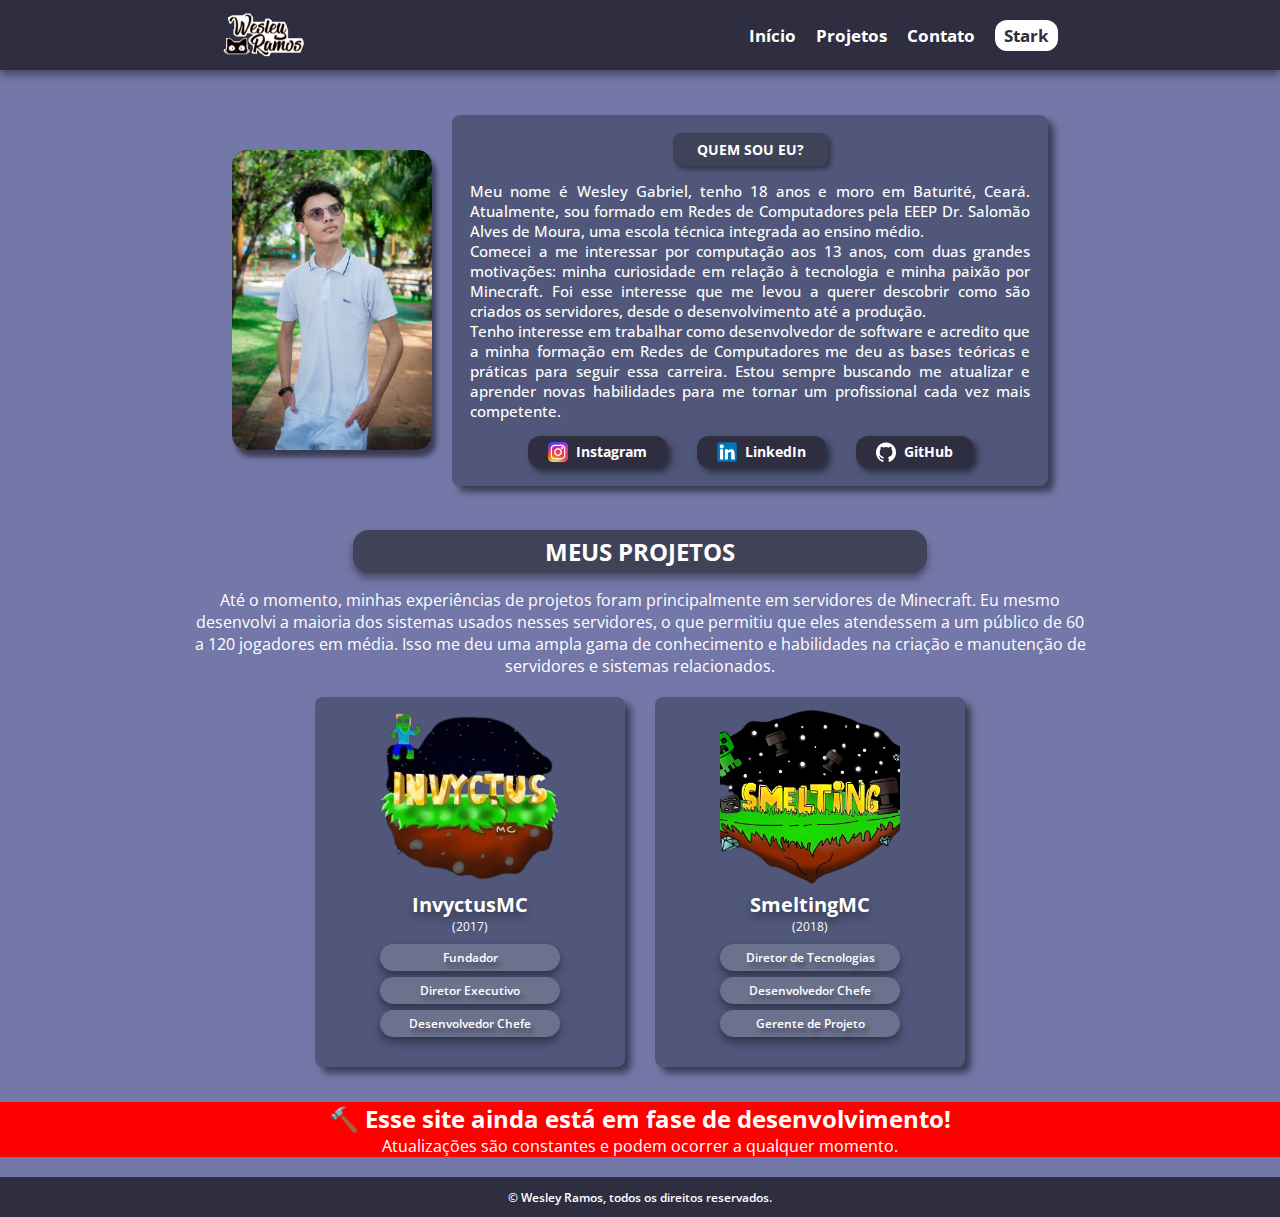
==== index.html @ ef6cf71e "starting project" ====
<!DOCTYPE html>
<html lang="pt-br">

<head>
    <meta charset="UTF-8">
    <meta http-equiv="X-UA-Compatible" content="IE=edge">
    <meta name="viewport" content="width=device-width, initial-scale=1.0">
    <title>Página inicial - Wesley Ramos</title>

    <link rel="stylesheet" href="assets/css/style.css">
    <link rel="shortcut icon" href="assets/images/favicon.ico" type="image/x-icon">
</head>

<body>
    <header>
        <img src="assets/images/logo-500x300.png" alt="Logo oficial de Wesley Ramos">

        <nav>
            <a href="#">Início</a>
            <a href="#">Projetos</a>
            <a href="#">Contato</a>
            <a href="https://stark.wesleyramos.tk/" id="stark">Stark</a>
        </nav>
    </header>

    <main>
        <article class="who-is-wesley">
            <img src="assets/images/wesley-1282x1920.jpg" alt="Foto de Wesley">

            <section>
                <h1>QUEM SOU EU?</h1>

                <p>
                    Meu nome é Wesley Gabriel, tenho 18 anos e moro em Baturité, Ceará. Atualmente, sou formado em Redes
                    de Computadores pela EEEP Dr. Salomão Alves de Moura, uma escola técnica integrada ao ensino médio.
                </p>
                <p>
                    Comecei a me interessar por computação aos 13 anos, com duas grandes motivações: minha curiosidade
                    em relação à tecnologia e minha paixão por Minecraft. Foi esse interesse que me levou a querer
                    descobrir como são criados os servidores, desde o desenvolvimento até a produção.
                </p>
                <p>
                    Tenho interesse em trabalhar como desenvolvedor de software e acredito que a minha formação em Redes
                    de Computadores me deu as bases teóricas e práticas para seguir essa carreira. Estou sempre buscando
                    me atualizar e aprender novas habilidades para me tornar um profissional cada vez mais competente.
                </p>

                <aside>
                    <a href="https://instagram.com/WesleyGames001" target="_blank" rel="external">
                        <img src="assets/images/instagram-300x300.png" alt="Logo de Instagram">
                        <p>Instagram</p>
                    </a>

                    <a href="https://linkedin.com/in/wesley-g-a-ramos/" target="_blank" rel="external">
                        <img src="assets/images/linkedin-300x300.png" alt="Logo de LinkedIn">
                        <p>LinkedIn</p>
                    </a>

                    <a href="https://github.com/WesleyGames001" target="_blank" rel="external">
                        <img src="assets/images/github-300x300.png" alt="Logo de GitHub">
                        <p>GitHub</p>
                    </a>
                </aside>
            </section>
        </article>

        <article class="my-projects">
            <h1>MEUS PROJETOS</h1>
            <p>Até o momento, minhas experiências de projetos foram principalmente em servidores de Minecraft. Eu mesmo
                desenvolvi a maioria dos sistemas usados nesses servidores, o que permitiu que eles atendessem a um
                público de 60 a 120 jogadores em média. Isso me deu uma ampla gama de conhecimento e habilidades na
                criação e manutenção de servidores e sistemas relacionados.</p>

            <section>
                <div>
                    <img src="assets/images/invyctus-300x300.png" alt="Logo de SmeltingMC">

                    <h2>InvyctusMC</h2>
                    <p>(2017)</p>

                    <span>Fundador</span>
                    <span>Diretor Executivo</span>
                    <span>Desenvolvedor Chefe</span>
                </div>

                <div>
                    <img src="assets/images/smelting-300x300.png" alt="Logo de SmeltingMC">

                    <h2>SmeltingMC</h2>
                    <p>(2018)</p>

                    <span>Diretor de Tecnologias</span>
                    <span>Desenvolvedor Chefe</span>
                    <span>Gerente de Projeto</span>
                </div>
            </section>
        </article>

        <div>
            <h2>&#128296; Esse site ainda está em fase de desenvolvimento!</h2>
            <p>Atualizações são constantes e podem ocorrer a qualquer momento.</p>
        </div>
    </main>

    <footer>
        <p>&copy; Wesley Ramos, todos os direitos reservados.</p>
    </footer>
</body>

</html>
---- assets/css/style.css ----
@charset "UTF-8";

@import url('https://fonts.googleapis.com/css2?family=Open+Sans:wght@300;400;500;600;700;800&display=swap');

:root {
    --color-1: #7478A8;
    --color-2: #6B728E;
    --color-3: #50577A;
    --color-4: #404258;
    --color-5: #2F2E41;
}

* {
    padding: 0px;
    margin: 0px;

    transition: transform 0.2s;
}

body {
    background-color: var(--color-1);
}

header {
    background-color: var(--color-5);
    box-shadow: 0px 5px 8px rgba(0, 0, 0, 0.4);

    display: flex;
    justify-content: space-around;
    align-items: center;

    height: 70px;
}

header img {
    height: 50px;
}

header img:hover {
    transform: scale(1.15);
}

nav {
    display: flex;
    gap: 20px;
    align-items: center;
}

nav a {
    color: white;

    font-family: 'Open Sans', sans-serif;
    font-size: 17px;
    font-weight: bold;

    white-space: nowrap;
    text-decoration: none;
}

nav a#stark {
    color: var(--color-5);

    background-color: white;
    border-radius: 12px;

    padding: 4px 9px;
}

nav a:hover {
    transform: scale(1.1);
    text-shadow: 2px 3px 0px rgba(0, 0, 0, 0.2);
}

.who-is-wesley {
    display: flex;
    flex-wrap: wrap;
    justify-content: center;
    align-items: center;

    min-height: 400px;
    gap: 20px;
    padding: 30px;
}

.who-is-wesley section {
    background-color: var(--color-3);
    border-radius: 8px;
    box-shadow: 6px 6px 7px rgba(0, 0, 0, 0.5);

    display: flex;
    align-items: center;
    justify-content: center;
    flex-direction: column;

    padding: 18px;
}

.who-is-wesley img {
    border-radius: 15px;
    box-shadow: 4px 7px 5px rgba(0, 0, 0, 0.5);

    height: 300px;
}

.who-is-wesley img:hover {
    transform: scale(1.03);
}

.who-is-wesley h1 {
    background-color: var(--color-4);
    border-radius: 8px;
    padding: 7px 24px;
    margin-bottom: 15px;
    box-shadow: 3px 3px 5px rgba(0, 0, 0, 0.4);

    color: white;

    font-family: 'Open Sans', sans-serif;
    font-size: 14px;
    font-weight: bold;
}

.who-is-wesley p {
    color: white;

    font-family: 'Open Sans', sans-serif;
    font-size: 15px;
    font-weight: 500;

    text-align: justify;
    text-decoration: none;

    max-width: 560px;
}

.who-is-wesley aside {
    display: flex;
    justify-content: center;
    align-items: center;

    gap: 30px;

    margin-top: 15px;
}

.who-is-wesley aside a {
    background-color: var(--color-5);
    border-radius: 12px;
    box-shadow: 4px 4px 7px rgba(0, 0, 0, 0.5);

    text-decoration: none;

    display: flex;
    justify-content: center;
    align-items: center;

    gap: 8px;
    padding: 6px 20px;
}

.who-is-wesley aside p {
    font-family: 'Open Sans', sans-serif;
    font-size: 13.5px;
    font-weight: bold;
}

.who-is-wesley aside img {
    border-radius: 0px;
    box-shadow: none;

    height: 20px;
}

.who-is-wesley aside a:hover {
    transform: scale(1.03);
}

.my-projects {
    display: flex;
    flex-direction: column;
    justify-content: center;
    align-items: center;

    padding-bottom: 35px;
}

.my-projects h1 {
    background-color: var(--color-4);
    padding: 5px 15%;
    border-radius: 16px;
    margin-bottom: 16px;
    box-shadow: 0px 5px 8px rgba(0, 0, 0, 0.4);

    color: white;

    font-family: 'Open Sans', sans-serif;
    font-size: 24px;
    font-weight: bold;
}

.my-projects p {
    color: white;

    font-family: 'Open Sans', sans-serif;
    font-size: 16px;
    font-weight: normal;

    text-align: center;

    margin-bottom: 20px;
    max-width: 900px;
}

.my-projects section {
    display: flex;
    flex-wrap: wrap;
    justify-content: center;
    align-items: center;
    gap: 30px;
}

.my-projects section div {
    background-color: var(--color-3);
    border-radius: 8px;
    padding: 0px 5px;
    box-shadow: 6px 6px 7px rgba(0, 0, 0, 0.5);

    display: flex;
    flex-direction: column;
    align-items: center;

    height: 370px;
    width: 300px;
}

.my-projects section img {
    margin-top: 10px;
    max-height: 180px;
}

.my-projects section img:hover {
    transform: scale(1.03);
}

.my-projects section h2 {
    margin-top: 4px;

    color: white;

    font-family: 'Open Sans', sans-serif;
    font-size: 20px;
    font-weight: bold;

    text-shadow: 0px 5px 8px rgba(0, 0, 0, 0.4);
}

.my-projects section p {
    font-family: 'Open Sans', sans-serif;
    font-size: 12px;
    font-weight: normal;

    margin-bottom: 9px;
}

.my-projects section span {
    background-color: var(--color-2);
    border-radius: 16px;
    width: 180px;
    margin-bottom: 6px;
    padding: 5px 0px;
    box-shadow: 0px 5px 8px rgba(0, 0, 0, 0.4);

    color: white;

    font-family: 'Open Sans', sans-serif;
    font-size: 12px;
    font-weight: 600;

    text-align: center;
    text-shadow: 3px 5px 5px rgba(0, 0, 0, 0.4);
}

.my-projects section span:hover {
    transform: scale(1.03);
}

footer {
    background-color: var(--color-5);

    display: flex;
    justify-content: center;
    align-items: center;

    height: 40px;
}

footer>p {
    color: white;

    font-family: 'Open Sans', sans-serif;
    font-size: 12px;
    font-weight: 600;
}

@media (max-width: 400px) {
    header {
        height: 50px;
    }

    header img {
        height: 40px;
    }

    nav {
        gap: 8px;
    }

    nav a {
        font-size: 16px;
    }

    nav a#stark {
        padding: 1px 6px;
    }
}

main>div {
    color: white;

    font-family: 'Open Sans', sans-serif;
    font-size: 16px;

    text-align: center;
    background-color: red;

    margin-bottom: 20px;
}
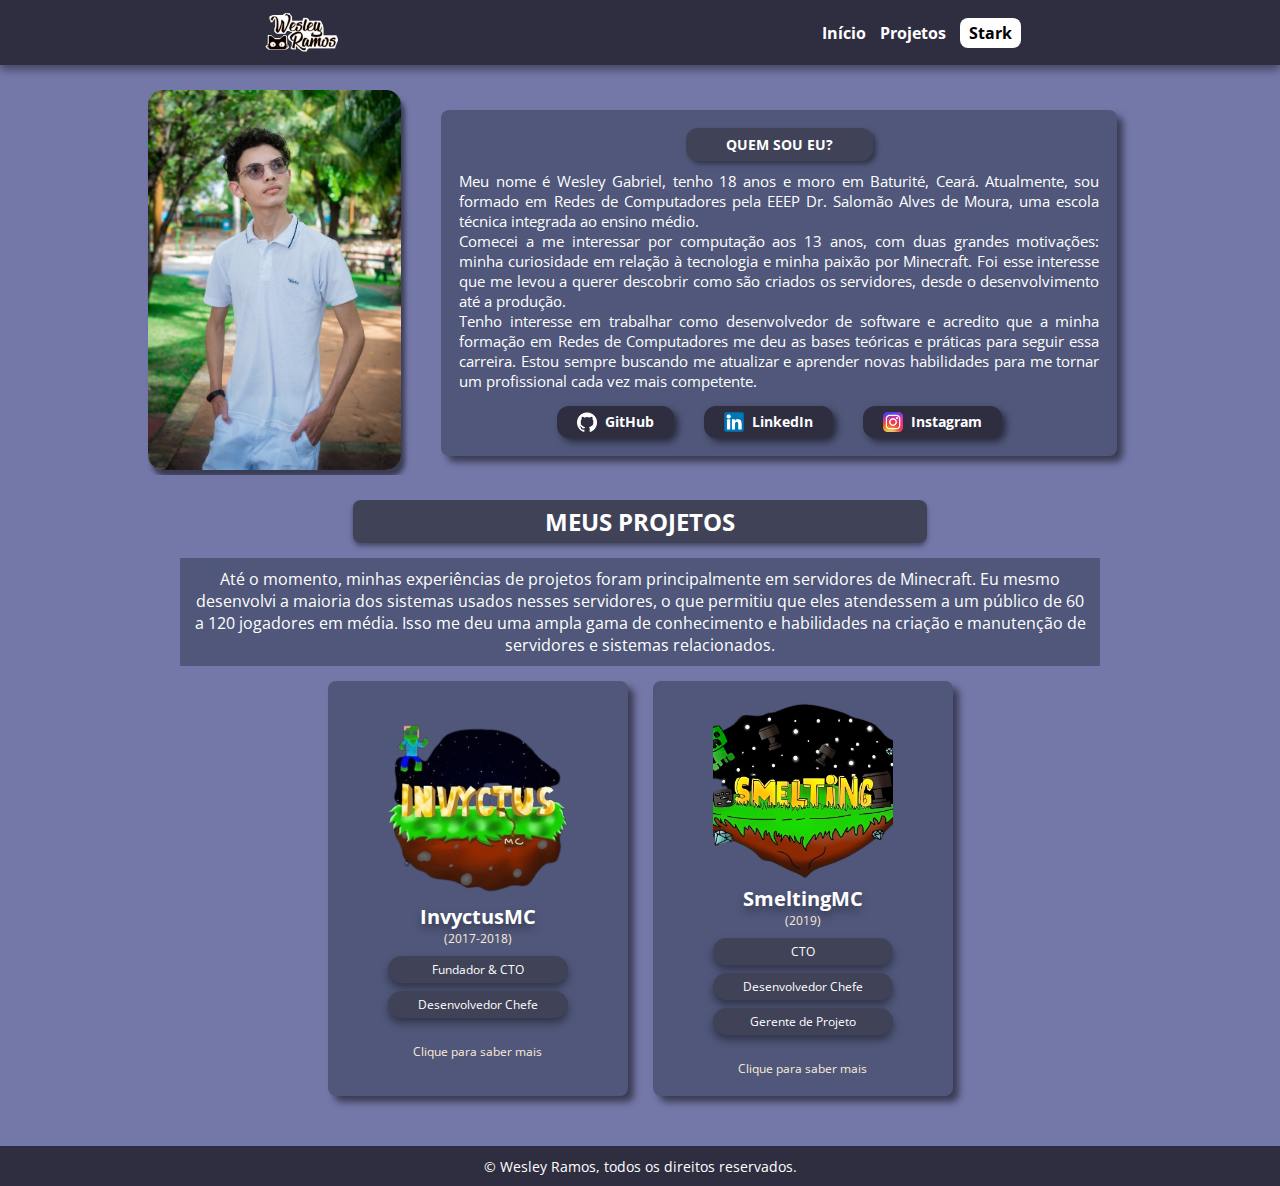
==== commit 69256da5: "versão 1.0" ====
--- a/index.html
+++ b/index.html
@@ -5,27 +5,30 @@
     <meta charset="UTF-8">
     <meta http-equiv="X-UA-Compatible" content="IE=edge">
     <meta name="viewport" content="width=device-width, initial-scale=1.0">
+
     <title>Página inicial - Wesley Ramos</title>
 
-    <link rel="stylesheet" href="assets/css/style.css">
-    <link rel="shortcut icon" href="assets/images/favicon.ico" type="image/x-icon">
+    <link rel="stylesheet" href="../assets/css/style.css">
+    <link rel="shortcut icon" href="../assets/images/favicon.ico" type="image/x-icon">
 </head>
 
 <body>
     <header>
-        <img src="assets/images/logo-500x300.png" alt="Logo oficial de Wesley Ramos">
+        <img src="../assets/images/logo-500x300.png" alt="Logo oficial de Wesley Ramos">
 
         <nav>
-            <a href="#">Início</a>
-            <a href="#">Projetos</a>
-            <a href="#">Contato</a>
+            <a href="#about-me">Início</a>
+            <a href="#projects">Projetos</a>
             <a href="https://stark.wesleyramos.tk/" id="stark">Stark</a>
         </nav>
     </header>
 
     <main>
-        <article class="who-is-wesley">
-            <img src="assets/images/wesley-1282x1920.jpg" alt="Foto de Wesley">
+        <article id="about-me">
+            <picture>
+                <source media="(max-width: 880px)" srcset="assets/images/wesley-1280x853.jpg">
+                <img src="../assets/images/wesley-1282x1920.jpg" alt="Foto de Wesley">
+            </picture>
 
             <section>
                 <h1>QUEM SOU EU?</h1>
@@ -46,65 +49,96 @@
                 </p>
 
                 <aside>
-                    <a href="https://instagram.com/WesleyGames001" target="_blank" rel="external">
-                        <img src="assets/images/instagram-300x300.png" alt="Logo de Instagram">
-                        <p>Instagram</p>
+                    <a href="https://github.com/WesleyGames001" target="_blank" rel="external">
+                        <img src="../assets/images/github-300x300.png" alt="Logo de GitHub">
+                        <p>GitHub</p>
                     </a>
 
                     <a href="https://linkedin.com/in/wesley-g-a-ramos/" target="_blank" rel="external">
-                        <img src="assets/images/linkedin-300x300.png" alt="Logo de LinkedIn">
+                        <img src="../assets/images/linkedin-300x300.png" alt="Logo de LinkedIn">
                         <p>LinkedIn</p>
                     </a>
 
-                    <a href="https://github.com/WesleyGames001" target="_blank" rel="external">
-                        <img src="assets/images/github-300x300.png" alt="Logo de GitHub">
-                        <p>GitHub</p>
+                    <a href="https://instagram.com/WesleyGames001" target="_blank" rel="external">
+                        <img src="../assets/images/instagram-300x300.png" alt="Logo de Instagram">
+                        <p>Instagram</p>
                     </a>
                 </aside>
             </section>
         </article>
 
-        <article class="my-projects">
+        <article id="projects">
             <h1>MEUS PROJETOS</h1>
-            <p>Até o momento, minhas experiências de projetos foram principalmente em servidores de Minecraft. Eu mesmo
+
+            <p>
+                Até o momento, minhas experiências de projetos foram principalmente em servidores de Minecraft. Eu mesmo
                 desenvolvi a maioria dos sistemas usados nesses servidores, o que permitiu que eles atendessem a um
                 público de 60 a 120 jogadores em média. Isso me deu uma ampla gama de conhecimento e habilidades na
-                criação e manutenção de servidores e sistemas relacionados.</p>
+                criação e manutenção de servidores e sistemas relacionados.
+            </p>
 
-            <section>
-                <div>
-                    <img src="assets/images/invyctus-300x300.png" alt="Logo de SmeltingMC">
+            <div>
+                <section id="invyctusmc" onclick="updateProject(this.id)">
+                    <img src="../assets/images/invyctus-300x300.png" alt="Logo de SmeltingMC">
 
                     <h2>InvyctusMC</h2>
-                    <p>(2017)</p>
+                    <p>(2017-2018)</p>
 
-                    <span>Fundador</span>
-                    <span>Diretor Executivo</span>
+                    <span>Fundador & CTO</span>
                     <span>Desenvolvedor Chefe</span>
-                </div>
+
+                    <p><br>Clique para saber mais</p>
+                </section>
+
+                <section id="smeltingmc" onclick="updateProject(this.id)">
+                    <img src="../assets/images/smelting-300x300.png" alt="Logo de SmeltingMC">
+
+                    <h2>SmeltingMC</h2>
+                    <p>(2019)</p>
+
+                    <span>CTO</span>
+                    <span>Desenvolvedor Chefe</span>
+                    <span>Gerente de Projeto</span>
+
+                    <p><br>Clique para saber mais</p>
+                </section>
+            </div>
+        </article>
+
+        <article id="projects-show-more">
+            <section>
+                <nav>
+                    <div>
+                        <img id="project-image" alt="Logo do Projeto">
+                        <span id="project-name"></span>
+                    </div>
+
+                    <button onclick="closeProject();">FECHAR</button>
+                </nav>
+
+                <article id="project-description">
+                </article>
 
                 <div>
-                    <img src="assets/images/smelting-300x300.png" alt="Logo de SmeltingMC">
+                    <div id="project-informations">
+                    </div>
 
-                    <h2>SmeltingMC</h2>
-                    <p>(2018)</p>
-
-                    <span>Diretor de Tecnologias</span>
-                    <span>Desenvolvedor Chefe</span>
-                    <span>Gerente de Projeto</span>
+                    <div id="project-videos">
+                        <iframe id="project-video" width="500" height="281.25" title="YouTube video player"
+                            frameborder="0"
+                            allow="accelerometer; autoplay; clipboard-write; encrypted-media; gyroscope; picture-in-picture; web-share"
+                            allowfullscreen></iframe>
+                    </div>
                 </div>
             </section>
         </article>
-
-        <div>
-            <h2>&#128296; Esse site ainda está em fase de desenvolvimento!</h2>
-            <p>Atualizações são constantes e podem ocorrer a qualquer momento.</p>
-        </div>
     </main>
 
     <footer>
         <p>&copy; Wesley Ramos, todos os direitos reservados.</p>
     </footer>
+
+    <script src="../assets/js/projects.js"></script>
 </body>
 
 </html>--- a/assets/css/style.css
+++ b/assets/css/style.css
@@ -1,150 +1,157 @@
 @charset "UTF-8";
 
-@import url('https://fonts.googleapis.com/css2?family=Open+Sans:wght@300;400;500;600;700;800&display=swap');
+@import url('https://fonts.googleapis.com/css2?family=Open+Sans:wght@400;500;700&display=swap');
+
+/* CONFIGURAÇÕES GERAIS DO SITE */
 
 :root {
-    --color-1: #7478A8;
-    --color-2: #6B728E;
-    --color-3: #50577A;
-    --color-4: #404258;
-    --color-5: #2F2E41;
+    --color-background: #7478A8;
+
+    --color-1: #50577A;
+    --color-2: #404258;
+    --color-3: #2F2E41;
 }
 
 * {
     padding: 0px;
     margin: 0px;
 
-    transition: transform 0.2s;
+    color: white;
 }
 
 body {
-    background-color: var(--color-1);
-}
+    background-color: var(--color-background);
+
+    font-family: 'Open Sans', sans-serif;
+}
+
+/* CABEÇALHO */
 
 header {
-    background-color: var(--color-5);
+    display: flex;
+
+    background-color: var(--color-3);
     box-shadow: 0px 5px 8px rgba(0, 0, 0, 0.4);
 
-    display: flex;
+    align-items: center;
     justify-content: space-around;
-    align-items: center;
-
-    height: 70px;
+    overflow: hidden;
+
+    padding: 0px 20px;
+    min-height: 50px;
 }
 
 header img {
-    height: 50px;
+    padding: 10px 5px;
+    max-height: 45px;
 }
 
 header img:hover {
     transform: scale(1.15);
 }
 
-nav {
-    display: flex;
-    gap: 20px;
-    align-items: center;
-}
-
-nav a {
-    color: white;
-
-    font-family: 'Open Sans', sans-serif;
-    font-size: 17px;
+header nav {
+    display: flex;
+    align-items: center;
+    gap: 14px;
+}
+
+header nav a {
+    font-size: 16px;
     font-weight: bold;
 
     white-space: nowrap;
     text-decoration: none;
 }
 
-nav a#stark {
-    color: var(--color-5);
+header nav a#stark {
+    color: black;
 
     background-color: white;
-    border-radius: 12px;
-
     padding: 4px 9px;
-}
-
-nav a:hover {
+    border-radius: 8px;
+}
+
+header nav a:hover {
     transform: scale(1.1);
     text-shadow: 2px 3px 0px rgba(0, 0, 0, 0.2);
 }
 
-.who-is-wesley {
-    display: flex;
+/* SOBRE MIM */
+
+#about-me {
+    display: flex;
+    align-items: center;
     flex-wrap: wrap;
     justify-content: center;
-    align-items: center;
-
-    min-height: 400px;
-    gap: 20px;
-    padding: 30px;
-}
-
-.who-is-wesley section {
-    background-color: var(--color-3);
-    border-radius: 8px;
-    box-shadow: 6px 6px 7px rgba(0, 0, 0, 0.5);
-
-    display: flex;
-    align-items: center;
-    justify-content: center;
-    flex-direction: column;
-
-    padding: 18px;
-}
-
-.who-is-wesley img {
+    overflow: hidden;
+
+    gap: 25px;
+    margin: 25px 0px;
+}
+
+#about-me img {
     border-radius: 15px;
     box-shadow: 4px 7px 5px rgba(0, 0, 0, 0.5);
 
-    height: 300px;
-}
-
-.who-is-wesley img:hover {
+    max-height: 380px;
+    max-width: 480px;
+}
+
+#about-me img:hover {
     transform: scale(1.03);
 }
 
-.who-is-wesley h1 {
-    background-color: var(--color-4);
+#about-me section {
+    background-color: var(--color-1);
+
+    box-shadow: 6px 6px 7px rgba(0, 0, 0, 0.5);
     border-radius: 8px;
-    padding: 7px 24px;
-    margin-bottom: 15px;
+    padding: 18px;
+    margin: 4px 15px;
+
+    display: flex;
+    align-items: center;
+    justify-content: center;
+    flex-direction: column;
+}
+
+#about-me section h1 {
+    background-color: var(--color-2);
+
+    border-radius: 12px;
     box-shadow: 3px 3px 5px rgba(0, 0, 0, 0.4);
-
-    color: white;
-
-    font-family: 'Open Sans', sans-serif;
+    padding: 7px 40px;
+    margin-bottom: 10px;
+
     font-size: 14px;
     font-weight: bold;
-}
-
-.who-is-wesley p {
-    color: white;
-
-    font-family: 'Open Sans', sans-serif;
+
+    white-space: nowrap;
+}
+
+#about-me section p {
     font-size: 15px;
-    font-weight: 500;
+    font-weight: medium;
 
     text-align: justify;
-    text-decoration: none;
-
-    max-width: 560px;
-}
-
-.who-is-wesley aside {
-    display: flex;
-    justify-content: center;
-    align-items: center;
-
-    gap: 30px;
-
+
+    max-width: 640px;
+}
+
+#about-me section aside {
+    display: flex;
+
+    align-items: center;
+    flex-wrap: wrap;
+    justify-content: center;
+
+    gap: 10px 30px;
     margin-top: 15px;
 }
 
-.who-is-wesley aside a {
-    background-color: var(--color-5);
+#about-me section aside a {
+    background-color: var(--color-3);
     border-radius: 12px;
     box-shadow: 4px 4px 7px rgba(0, 0, 0, 0.5);
 
@@ -158,180 +165,293 @@
     padding: 6px 20px;
 }
 
-.who-is-wesley aside p {
+#about-me section aside p {
     font-family: 'Open Sans', sans-serif;
     font-size: 13.5px;
     font-weight: bold;
 }
 
-.who-is-wesley aside img {
+#about-me section aside img {
     border-radius: 0px;
     box-shadow: none;
 
     height: 20px;
 }
 
-.who-is-wesley aside a:hover {
+#about-me section aside a:hover {
     transform: scale(1.03);
 }
 
-.my-projects {
-    display: flex;
+/* MEUS PROJETOS */
+
+#projects {
+    display: flex;
+    align-items: center;
     flex-direction: column;
     justify-content: center;
-    align-items: center;
-
-    padding-bottom: 35px;
-}
-
-.my-projects h1 {
-    background-color: var(--color-4);
+    overflow: hidden;
+}
+
+#projects>h1 {
+    background-color: var(--color-2);
+    border-radius: 8px;
+    box-shadow: 0px 3px 5px rgba(0, 0, 0, 0.4);
     padding: 5px 15%;
-    border-radius: 16px;
-    margin-bottom: 16px;
-    box-shadow: 0px 5px 8px rgba(0, 0, 0, 0.4);
-
-    color: white;
-
-    font-family: 'Open Sans', sans-serif;
+
     font-size: 24px;
     font-weight: bold;
 }
 
-.my-projects p {
-    color: white;
-
-    font-family: 'Open Sans', sans-serif;
+#projects>p {
+    background-color: var(--color-1);
+    padding: 10px;
+    margin: 15px 0px;
+    max-width: 900px;
+
     font-size: 16px;
     font-weight: normal;
 
     text-align: center;
-
-    margin-bottom: 20px;
-    max-width: 900px;
-}
-
-.my-projects section {
+}
+
+#projects div {
     display: flex;
     flex-wrap: wrap;
     justify-content: center;
     align-items: center;
-    gap: 30px;
-}
-
-.my-projects section div {
-    background-color: var(--color-3);
+
+    gap: 25px;
+
+    margin-bottom: 25px;
+    max-width: 1000px;
+}
+
+#projects section {
+    background-color: var(--color-1);
+    box-shadow: 6px 6px 7px rgba(0, 0, 0, 0.5);
     border-radius: 8px;
-    padding: 0px 5px;
-    box-shadow: 6px 6px 7px rgba(0, 0, 0, 0.5);
 
     display: flex;
     flex-direction: column;
     align-items: center;
-
-    height: 370px;
-    width: 300px;
-}
-
-.my-projects section img {
+    justify-content: center;
+
+    min-height: 395px;
+    padding: 10px 60px;
+}
+
+#projects section:hover {
+    transform: scale(1.03);
+}
+
+#projects section img {
     margin-top: 10px;
     max-height: 180px;
 }
 
-.my-projects section img:hover {
+#projects section img:hover {
     transform: scale(1.03);
 }
 
-.my-projects section h2 {
+#projects section h2 {
     margin-top: 4px;
 
-    color: white;
-
-    font-family: 'Open Sans', sans-serif;
     font-size: 20px;
     font-weight: bold;
 
     text-shadow: 0px 5px 8px rgba(0, 0, 0, 0.4);
 }
 
-.my-projects section p {
-    font-family: 'Open Sans', sans-serif;
+#projects section p {
+    color: antiquewhite;
+
     font-size: 12px;
-    font-weight: normal;
-
-    margin-bottom: 9px;
-}
-
-.my-projects section span {
+    font-weight: medium;
+
+    margin: 0px 0px 9px 0px;
+}
+
+#projects section span {
     background-color: var(--color-2);
     border-radius: 16px;
+    box-shadow: 0px 5px 8px rgba(0, 0, 0, 0.4);
+    margin-bottom: 8px;
     width: 180px;
-    margin-bottom: 6px;
     padding: 5px 0px;
-    box-shadow: 0px 5px 8px rgba(0, 0, 0, 0.4);
-
-    color: white;
-
-    font-family: 'Open Sans', sans-serif;
+
     font-size: 12px;
-    font-weight: 600;
+    font-weight: medium;
 
     text-align: center;
-    text-shadow: 3px 5px 5px rgba(0, 0, 0, 0.4);
-}
-
-.my-projects section span:hover {
+}
+
+#projects section span:hover {
     transform: scale(1.03);
 }
 
+/* MEUS PROJETOS - SABER MAIS */
+
+#projects-show-more {
+    display: none;
+    align-items: center;
+    justify-content: center;
+
+    background-color: rgba(0, 0, 0, 0.6);
+
+    top: 0px;
+    left: 0px;
+
+    height: 100%;
+    width: 100%;
+
+    position: fixed;
+    z-index: 1;
+}
+
+#projects-show-more section {
+    background-color: var(--color-1);
+    border-radius: 12px;
+    box-shadow: 3px 4px 5px rgba(0, 0, 0, 0.5);
+
+    padding: 25px 40px;
+
+    min-width: 65%;
+    max-width: 70%;
+    max-height: 89%;
+
+    overflow: auto;
+}
+
+/* 1. barra de navegação */
+
+#projects-show-more nav {
+    display: flex;
+    align-items: center;
+    justify-content: space-between;
+
+    padding: 0px 30px 5px 30px;
+}
+
+#projects-show-more nav div {
+    display: flex;
+    align-items: center;
+}
+
+#projects-show-more nav img {
+    max-height: 40px;
+}
+
+#projects-show-more nav span {
+    border-left: 0.7px rgba(255, 255, 255, 0.726) solid;
+    margin-left: 6px;
+    padding-left: 6px;
+}
+
+#projects-show-more nav button {
+    background-color: var(--color-2);
+    border: none;
+    border-radius: 4px;
+    padding: 4px 8px;
+}
+
+/* 2. descrição */
+
+#projects-show-more #project-description {
+    text-align: justify;
+}
+
+/* 3. informações e video */
+
+#projects-show-more>section>div {
+    display: flex;
+    justify-content: space-evenly;
+    flex-wrap: wrap;
+
+    gap: 20px;
+    margin-top: 10px;
+}
+
+/* 3.1. informações */
+
+#projects-show-more #project-informations {
+    display: flex;
+    flex-direction: column;
+    gap: 20px;
+}
+
+#projects-show-more #project-informations h1 {
+    border-left: 1px white solid;
+    padding-left: 10px;
+}
+
+#projects-show-more #project-informations p {
+    padding-left: 10px;
+}
+
+/* 3.2. video */
+
+#projects-show-more #project-video {
+    max-width: 100%;
+}
+
+/* CONTATO */
+
+#contacts {
+    
+}
+
+/* RODAPÉ */
+
 footer {
-    background-color: var(--color-5);
-
-    display: flex;
-    justify-content: center;
-    align-items: center;
-
-    height: 40px;
-}
-
-footer>p {
-    color: white;
-
-    font-family: 'Open Sans', sans-serif;
-    font-size: 12px;
-    font-weight: 600;
+    background-color: var(--color-3);
+
+    display: flex;
+    justify-content: center;
+    align-items: center;
+
+    font-size: 14px;
+    font-weight: medium;
+
+    margin-top: 25px;
+    min-height: 40px;
+}
+
+/* RESPONSIVIDADE */
+
+@media (max-width: 1065px) {
+    #projects-show-more>section>div {
+        justify-content: left;
+    }
+}
+
+@media (max-width: 540px) {
+    header img {
+        height: 36px;
+    }
+
+    #about-me img {
+        max-width: 340px;
+    }
 }
 
 @media (max-width: 400px) {
-    header {
-        height: 50px;
-    }
-
-    header img {
-        height: 40px;
-    }
-
     nav {
-        gap: 8px;
+        gap: 6px;
     }
 
     nav a {
-        font-size: 16px;
+        font-size: 13px;
     }
 
     nav a#stark {
         padding: 1px 6px;
     }
-}
-
-main>div {
-    color: white;
-
-    font-family: 'Open Sans', sans-serif;
-    font-size: 16px;
-
-    text-align: center;
-    background-color: red;
-
-    margin-bottom: 20px;
+
+    #about-me img {
+        max-width: 260px;
+    }
+
+    #projects section {
+        padding: 8px 50px;
+    }
 }